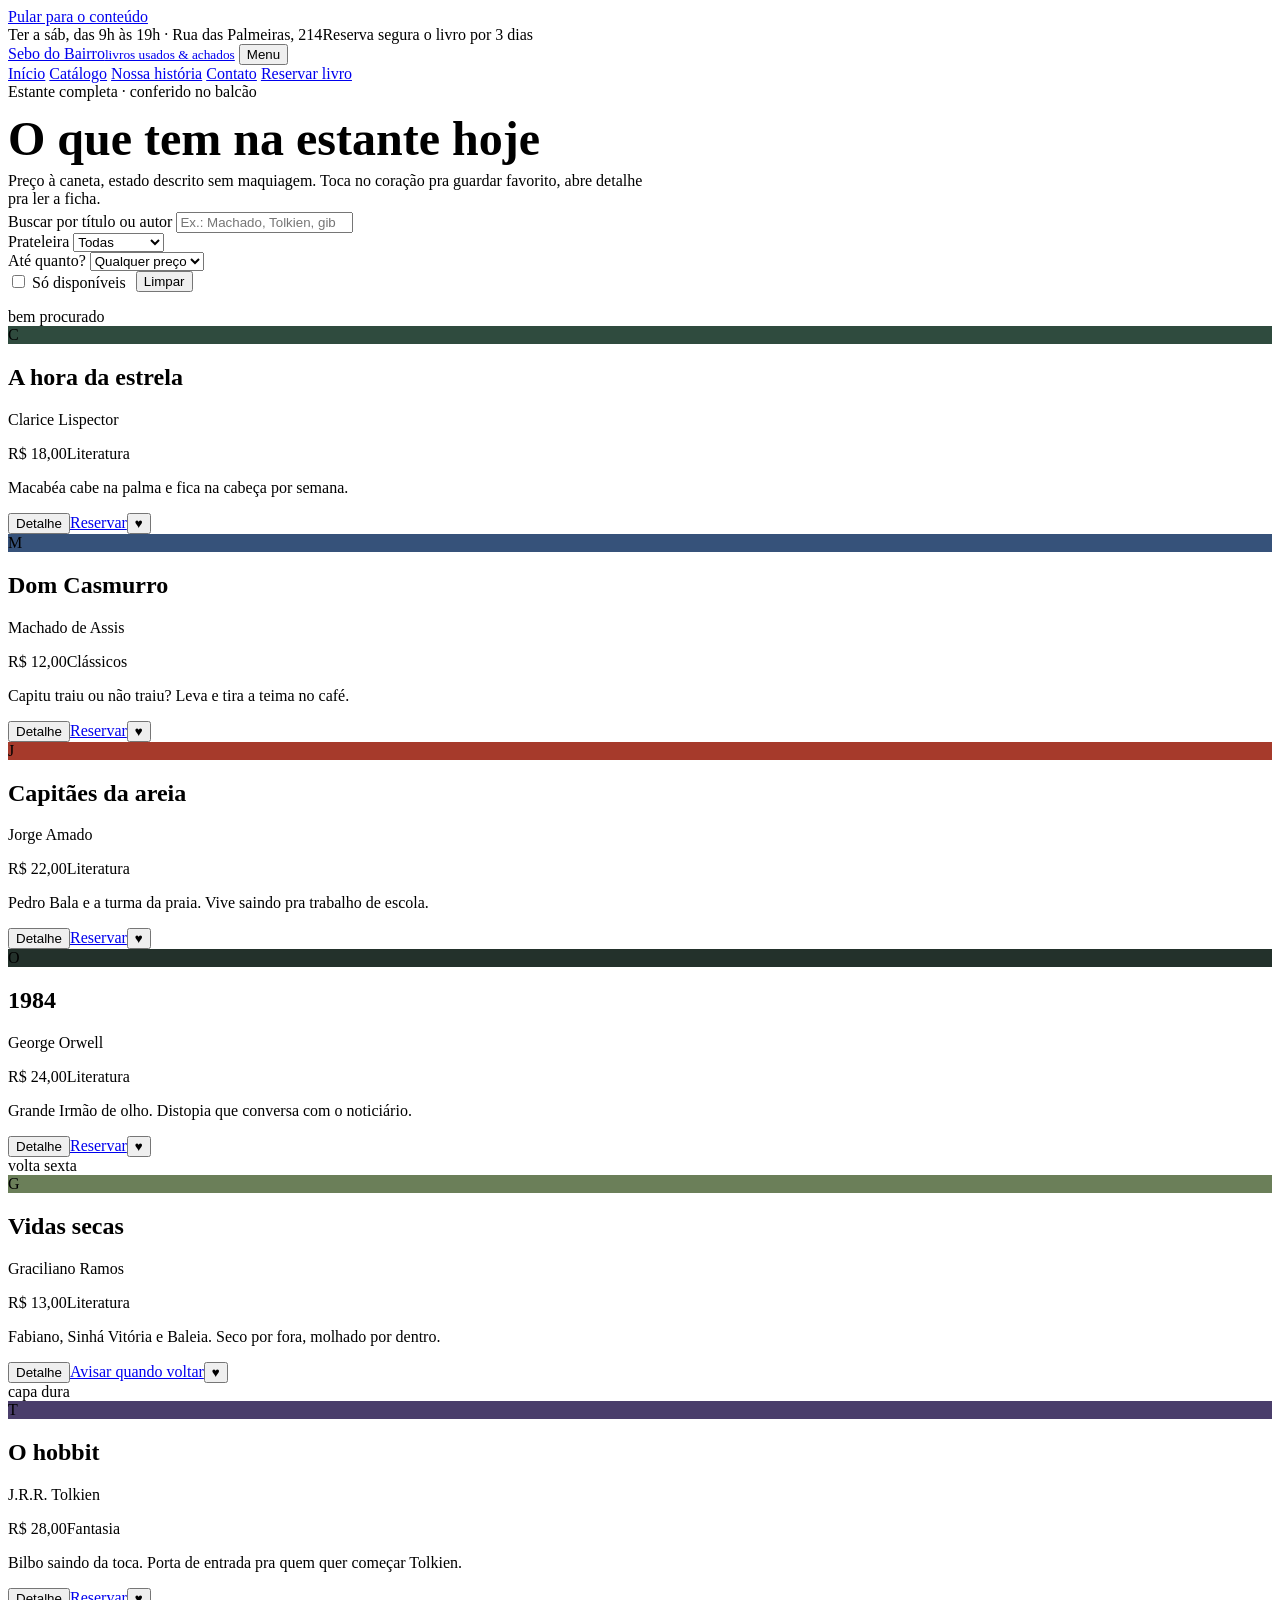
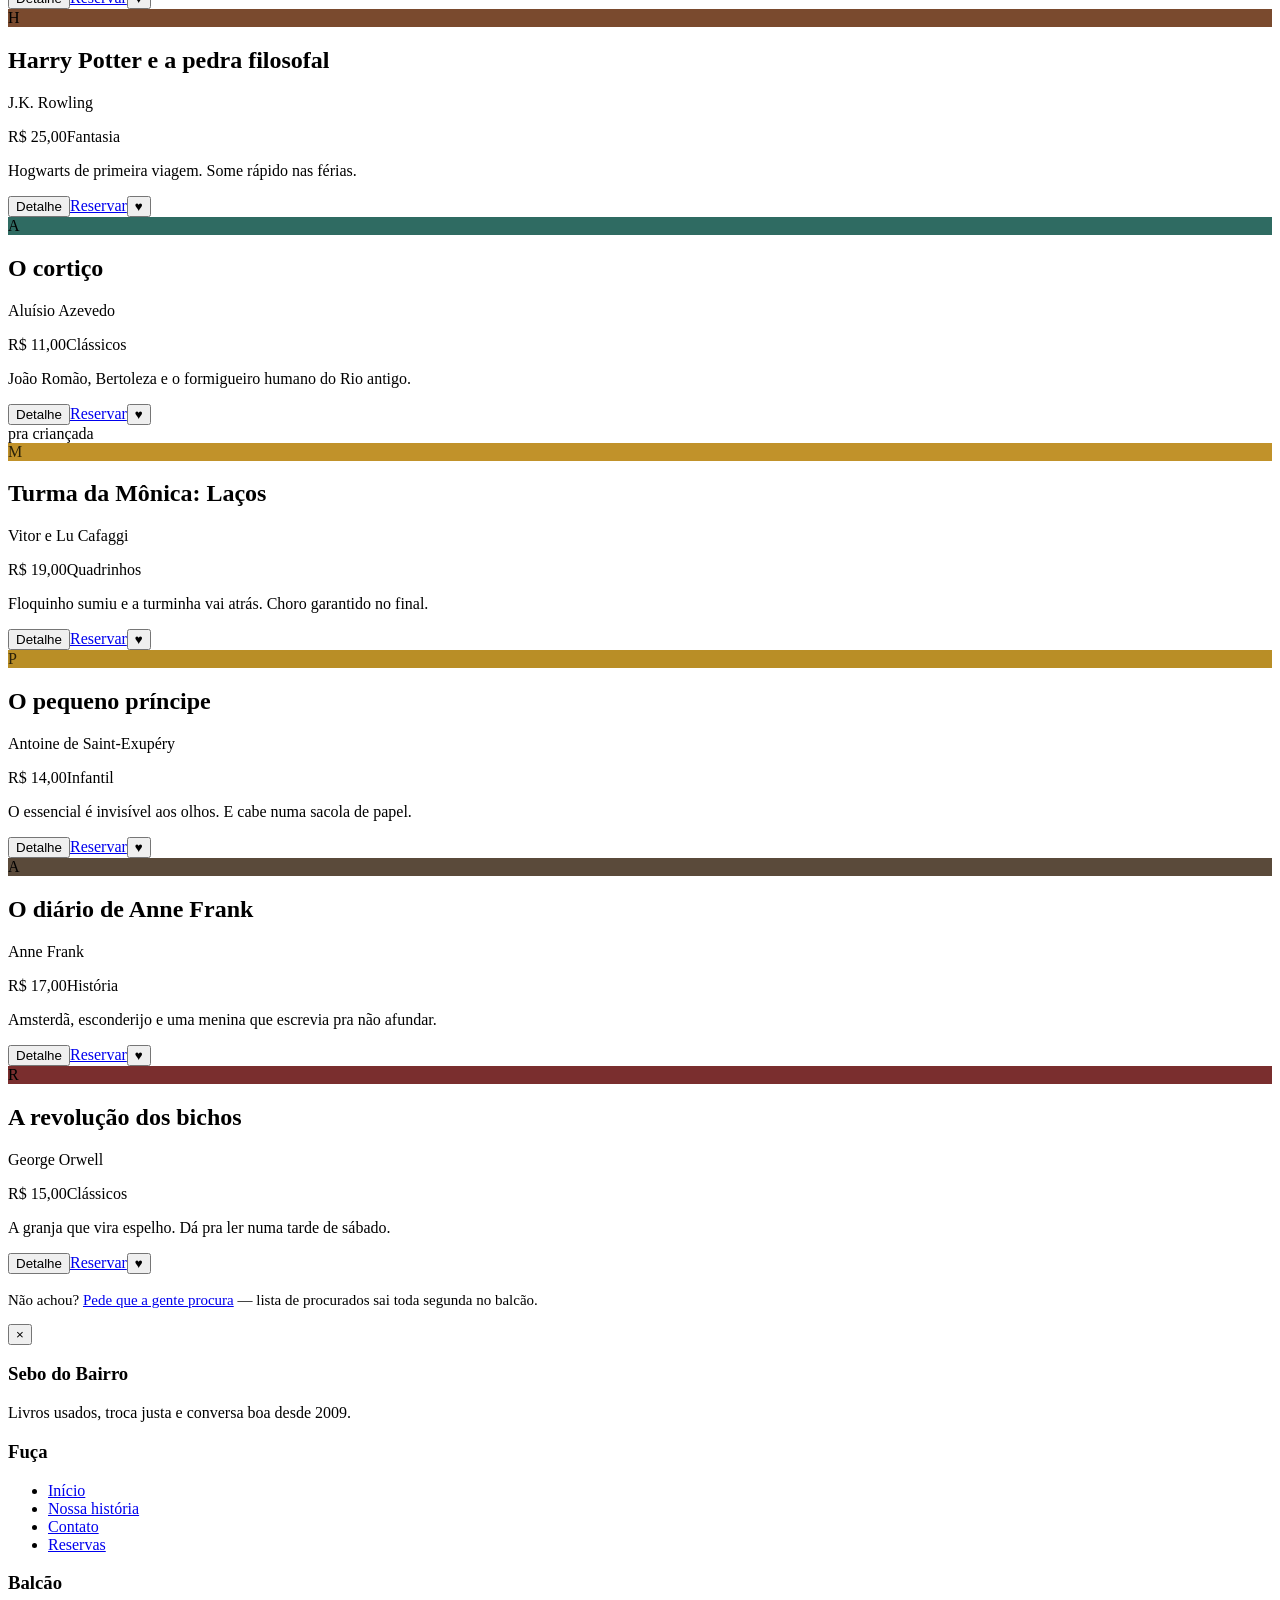
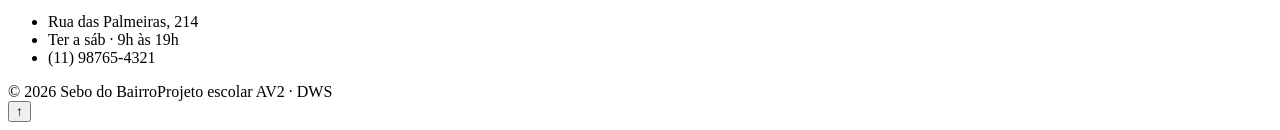
==== catalogo.html @ 722c9a0c "Cria a estrutura das paginas do sebo" ====
<!DOCTYPE html>
<html lang="pt-BR">
<head>
  <meta charset="UTF-8">
  <meta name="viewport" content="width=device-width, initial-scale=1.0">
  <title>Catálogo — Sebo do Bairro</title>
  <meta name="description" content="Estante completa do sebo: literatura, clássicos, fantasia, quadrinhos e infantis. Filtra, favorita e reserva.">
  <link rel="stylesheet" href="css/estilo.css">
  <link rel="icon" href="img/logo.svg" type="image/svg+xml">
</head>
<body>
  <a class="skip-link" href="#conteudo">Pular para o conteúdo</a>
  <div class="topo-faixa"><div class="envelope"><span>Ter a sáb, das 9h às 19h · Rua das Palmeiras, 214</span><span>Reserva segura o livro por 3 dias</span></div></div>
  <header class="topo">
    <div class="barra-topo">
      <a class="marca" href="index.html"><img src="img/logo.svg" alt="" aria-hidden="true"><span class="marca-nome">Sebo do Bairro<small>livros usados &amp; achados</small></span></a>
      <button class="botao-menu" id="btn-menu" aria-expanded="false" aria-controls="menu">Menu</button>
      <nav class="menu" id="menu" aria-label="Navegação principal">
        <a href="index.html">Início</a>
        <a href="catalogo.html" aria-current="page">Catálogo</a>
        <a href="sobre.html">Nossa história</a>
        <a href="contato.html">Contato</a>
        <a href="php/reservas.php" class="btn btn-solido btn-pequeno">Reservar livro</a>
      </nav>
    </div>
  </header>

  <main id="conteudo">
    <section class="bloco">
      <div class="envelope">
        <span class="ficha">Estante completa · conferido no balcão</span>
        <h1 style="font-family:var(--fonte-titulo);font-size:clamp(32px,5vw,48px);margin:10px 0 6px">O que tem na estante hoje</h1>
        <p style="margin:0 0 4px;color:var(--tinta-suave);max-width:40em">Preço à caneta, estado descrito sem maquiagem. Toca no coração pra guardar favorito, abre detalhe pra ler a ficha.</p>

        <form class="filtros" onsubmit="return false" aria-label="Filtros do catálogo">
          <div class="campo">
            <label for="busca">Buscar por título ou autor</label>
            <input type="search" id="busca" placeholder="Ex.: Machado, Tolkien, gibi…" autocomplete="off">
          </div>
          <div class="campo">
            <label for="filtro-genero">Prateleira</label>
            <select id="filtro-genero">
              <option value="">Todas</option>
              <option>Literatura</option>
              <option>Clássicos</option>
              <option>Fantasia</option>
              <option>Quadrinhos</option>
              <option>Infantil</option>
              <option>História</option>
            </select>
          </div>
          <div class="campo">
            <label for="filtro-preco">Até quanto?</label>
            <select id="filtro-preco">
              <option value="">Qualquer preço</option>
              <option value="15">Até R$ 15</option>
              <option value="20">Até R$ 20</option>
              <option value="30">Até R$ 30</option>
            </select>
          </div>
          <div style="display:flex;gap:10px;align-items:center;flex-wrap:wrap">
            <label class="check-linha"><input type="checkbox" id="filtro-disponivel"> Só disponíveis</label>
            <button class="btn btn-pequeno" id="limpar-filtros" type="button">Limpar</button>
          </div>
        </form>
        <p class="resultado-conta" id="conta-resultados" aria-live="polite"></p>

        <div class="vitrine" id="vitrine">
          <article class="livro" data-livro data-titulo="A hora da estrela" data-autor="Clarice Lispector" data-genero="Literatura" data-preco="18" data-disponivel="1" data-estado="Capa firme, páginas amareladas" data-obs="Edição de bolso. Carimbo antigo de biblioteca na folha de rosto, texto intacto.">
            <span class="selo selo-raro">bem procurado</span>
            <div class="livro-topo"><div class="capa" style="background:#2f4b3e" aria-hidden="true">C</div><div><h2>A hora da estrela</h2>
                <p class="autor">Clarice Lispector</p><span class="etiqueta-preco">R$ 18,00</span><span class="etiqueta-genero">Literatura</span></div></div>
            <p class="livro-corpo">Macabéa cabe na palma e fica na cabeça por semana.</p>
            <div class="livro-rodape"><button class="btn btn-pequeno" data-detalhe type="button">Detalhe</button><a class="btn btn-solido btn-pequeno" href="php/reservas.php?titulo=A%20hora%20da%20estrela">Reservar</a><button type="button" class="fav" data-fav="hora-estrela" aria-pressed="false" aria-label="Favoritar A hora da estrela"><span aria-hidden="true">♥</span></button></div>
          </article>

          <article class="livro" data-livro data-titulo="Dom Casmurro" data-autor="Machado de Assis" data-genero="Clássicos" data-preco="12" data-disponivel="1" data-estado="Brochura simples, firme" data-obs="Aquele que todo professor pede. Com anotação a lápis apagável em duas páginas.">
            <div class="livro-topo"><div class="capa" style="background:#36527a" aria-hidden="true">M</div><div><h2>Dom Casmurro</h2>
                <p class="autor">Machado de Assis</p><span class="etiqueta-preco">R$ 12,00</span><span class="etiqueta-genero">Clássicos</span></div></div>
            <p class="livro-corpo">Capitu traiu ou não traiu? Leva e tira a teima no café.</p>
            <div class="livro-rodape"><button class="btn btn-pequeno" data-detalhe type="button">Detalhe</button><a class="btn btn-solido btn-pequeno" href="php/reservas.php?titulo=Dom%20Casmurro">Reservar</a><button type="button" class="fav" data-fav="dom-casmurro" aria-pressed="false" aria-label="Favoritar Dom Casmurro"><span aria-hidden="true">♥</span></button></div>
          </article>

          <article class="livro" data-livro data-titulo="Capitães da areia" data-autor="Jorge Amado" data-genero="Literatura" data-preco="22" data-disponivel="1" data-estado="Brochura conservada" data-obs="Sem grifo, sem orelha dobrada. Cheiro bom de sebo.">
            <div class="livro-topo"><div class="capa" style="background:#a63a2b" aria-hidden="true">J</div><div><h2>Capitães da areia</h2>
                <p class="autor">Jorge Amado</p><span class="etiqueta-preco">R$ 22,00</span><span class="etiqueta-genero">Literatura</span></div></div>
            <p class="livro-corpo">Pedro Bala e a turma da praia. Vive saindo pra trabalho de escola.</p>
            <div class="livro-rodape"><button class="btn btn-pequeno" data-detalhe type="button">Detalhe</button><a class="btn btn-solido btn-pequeno" href="php/reservas.php?titulo=Capit%C3%A3es%20da%20areia">Reservar</a><button type="button" class="fav" data-fav="capitaes" aria-pressed="false" aria-label="Favoritar Capitães da areia"><span aria-hidden="true">♥</span></button></div>
          </article>

          <article class="livro" data-livro data-titulo="1984" data-autor="George Orwell" data-genero="Literatura" data-preco="24" data-disponivel="1" data-estado="Capa com vinco leve" data-obs="Tradução boa, texto revisado. Sublinhado a lápis em três páginas, apagamos o grosso.">
            <div class="livro-topo"><div class="capa" style="background:#23312b" aria-hidden="true">O</div><div><h2>1984</h2>
                <p class="autor">George Orwell</p><span class="etiqueta-preco">R$ 24,00</span><span class="etiqueta-genero">Literatura</span></div></div>
            <p class="livro-corpo">Grande Irmão de olho. Distopia que conversa com o noticiário.</p>
            <div class="livro-rodape"><button class="btn btn-pequeno" data-detalhe type="button">Detalhe</button><a class="btn btn-solido btn-pequeno" href="php/reservas.php?titulo=1984">Reservar</a><button type="button" class="fav" data-fav="1984" aria-pressed="false" aria-label="Favoritar 1984"><span aria-hidden="true">♥</span></button></div>
          </article>

          <article class="livro" data-livro data-titulo="Vidas secas" data-autor="Graciliano Ramos" data-genero="Literatura" data-preco="13" data-disponivel="0" data-estado="Emprestado — volta sexta" data-obs="Exemplar da estante de parceiro, volta sexta-feira. Reserva e avisamos.">
            <span class="selo selo-novo">volta sexta</span>
            <div class="livro-topo"><div class="capa" style="background:#6b7f59" aria-hidden="true">G</div><div><h2>Vidas secas</h2>
                <p class="autor">Graciliano Ramos</p><span class="etiqueta-preco">R$ 13,00</span><span class="etiqueta-genero">Literatura</span></div></div>
            <p class="livro-corpo">Fabiano, Sinhá Vitória e Baleia. Seco por fora, molhado por dentro.</p>
            <div class="livro-rodape"><button class="btn btn-pequeno" data-detalhe type="button">Detalhe</button><a class="btn btn-solido btn-pequeno" href="php/reservas.php?titulo=Vidas%20secas">Avisar quando voltar</a><button type="button" class="fav" data-fav="vidas-secas" aria-pressed="false" aria-label="Favoritar Vidas secas"><span aria-hidden="true">♥</span></button></div>
          </article>

          <article class="livro" data-livro data-titulo="O hobbit" data-autor="J.R.R. Tolkien" data-genero="Fantasia" data-preco="28" data-disponivel="1" data-estado="Capa dura de bolso, ótima" data-obs="Mapinha da Terra-média intacto no início. Lombada sem trinca.">
            <span class="selo selo-raro">capa dura</span>
            <div class="livro-topo"><div class="capa" style="background:#4a3e6b" aria-hidden="true">T</div><div><h2>O hobbit</h2>
                <p class="autor">J.R.R. Tolkien</p><span class="etiqueta-preco">R$ 28,00</span><span class="etiqueta-genero">Fantasia</span></div></div>
            <p class="livro-corpo">Bilbo saindo da toca. Porta de entrada pra quem quer começar Tolkien.</p>
            <div class="livro-rodape"><button class="btn btn-pequeno" data-detalhe type="button">Detalhe</button><a class="btn btn-solido btn-pequeno" href="php/reservas.php?titulo=O%20hobbit">Reservar</a><button type="button" class="fav" data-fav="hobbit" aria-pressed="false" aria-label="Favoritar O hobbit"><span aria-hidden="true">♥</span></button></div>
          </article>

          <article class="livro" data-livro data-titulo="Harry Potter e a pedra filosofal" data-autor="J.K. Rowling" data-genero="Fantasia" data-preco="25" data-disponivel="1" data-estado="Brochura, páginas firmes" data-obs="Primeiro da série, com as ilustrações de capítulo. Nome antigo apagado na folha de rosto.">
            <div class="livro-topo"><div class="capa" style="background:#7a4a2e" aria-hidden="true">H</div><div><h2>Harry Potter e a pedra filosofal</h2>
                <p class="autor">J.K. Rowling</p><span class="etiqueta-preco">R$ 25,00</span><span class="etiqueta-genero">Fantasia</span></div></div>
            <p class="livro-corpo">Hogwarts de primeira viagem. Some rápido nas férias.</p>
            <div class="livro-rodape"><button class="btn btn-pequeno" data-detalhe type="button">Detalhe</button><a class="btn btn-solido btn-pequeno" href="php/reservas.php?titulo=Harry%20Potter%201">Reservar</a><button type="button" class="fav" data-fav="hp1" aria-pressed="false" aria-label="Favoritar Harry Potter"><span aria-hidden="true">♥</span></button></div>
          </article>

          <article class="livro" data-livro data-titulo="O cortiço" data-autor="Aluísio Azevedo" data-genero="Clássicos" data-preco="11" data-disponivel="1" data-estado="Edição escolar, simples" data-obs="Texto integral, papel jornal mas inteiro. Bom e barato pra trabalho.">
            <div class="livro-topo"><div class="capa" style="background:#2f6b62" aria-hidden="true">A</div><div><h2>O cortiço</h2>
                <p class="autor">Aluísio Azevedo</p><span class="etiqueta-preco">R$ 11,00</span><span class="etiqueta-genero">Clássicos</span></div></div>
            <p class="livro-corpo">João Romão, Bertoleza e o formigueiro humano do Rio antigo.</p>
            <div class="livro-rodape"><button class="btn btn-pequeno" data-detalhe type="button">Detalhe</button><a class="btn btn-solido btn-pequeno" href="php/reservas.php?titulo=O%20corti%C3%A7o">Reservar</a><button type="button" class="fav" data-fav="cortico" aria-pressed="false" aria-label="Favoritar O cortiço"><span aria-hidden="true">♥</span></button></div>
          </article>

          <article class="livro" data-livro data-titulo="Turma da Mônica: Laços" data-autor="Vitor e Lu Cafaggi" data-genero="Quadrinhos" data-preco="19" data-disponivel="1" data-estado="Capa cartonada, miolo ótimo" data-obs="Graphic novel que virou filme. Cores vivas, sem página solta.">
            <span class="selo selo-novo">pra criançada</span>
            <div class="livro-topo"><div class="capa" style="background:#c1922a;color:#2a2108" aria-hidden="true">M</div><div><h2>Turma da Mônica: Laços</h2>
                <p class="autor">Vitor e Lu Cafaggi</p><span class="etiqueta-preco">R$ 19,00</span><span class="etiqueta-genero">Quadrinhos</span></div></div>
            <p class="livro-corpo">Floquinho sumiu e a turminha vai atrás. Choro garantido no final.</p>
            <div class="livro-rodape"><button class="btn btn-pequeno" data-detalhe type="button">Detalhe</button><a class="btn btn-solido btn-pequeno" href="php/reservas.php?titulo=Turma%20da%20M%C3%B4nica%20La%C3%A7os">Reservar</a><button type="button" class="fav" data-fav="lacos" aria-pressed="false" aria-label="Favoritar Laços"><span aria-hidden="true">♥</span></button></div>
          </article>

          <article class="livro" data-livro data-titulo="O pequeno príncipe" data-autor="Antoine de Saint-Exupéry" data-genero="Infantil" data-preco="14" data-disponivel="1" data-estado="Marcas leves de leitura" data-obs="Tradução clássica, ilustrações originais. Embrulhamos pra presente.">
            <div class="livro-topo"><div class="capa" style="background:#b98e26;color:#2a2108" aria-hidden="true">P</div><div><h2>O pequeno príncipe</h2>
                <p class="autor">Antoine de Saint-Exupéry</p><span class="etiqueta-preco">R$ 14,00</span><span class="etiqueta-genero">Infantil</span></div></div>
            <p class="livro-corpo">O essencial é invisível aos olhos. E cabe numa sacola de papel.</p>
            <div class="livro-rodape"><button class="btn btn-pequeno" data-detalhe type="button">Detalhe</button><a class="btn btn-solido btn-pequeno" href="php/reservas.php?titulo=O%20pequeno%20pr%C3%ADncipe">Reservar</a><button type="button" class="fav" data-fav="pequeno-principe" aria-pressed="false" aria-label="Favoritar O pequeno príncipe"><span aria-hidden="true">♥</span></button></div>
          </article>

          <article class="livro" data-livro data-titulo="O diário de Anne Frank" data-autor="Anne Frank" data-genero="História" data-preco="17" data-disponivel="1" data-estado="Brochura, lombada boa" data-obs="Edição integral com fotos e posfácio. Leitura forte, necessária.">
            <div class="livro-topo"><div class="capa" style="background:#5a4a3a" aria-hidden="true">A</div><div><h2>O diário de Anne Frank</h2>
                <p class="autor">Anne Frank</p><span class="etiqueta-preco">R$ 17,00</span><span class="etiqueta-genero">História</span></div></div>
            <p class="livro-corpo">Amsterdã, esconderijo e uma menina que escrevia pra não afundar.</p>
            <div class="livro-rodape"><button class="btn btn-pequeno" data-detalhe type="button">Detalhe</button><a class="btn btn-solido btn-pequeno" href="php/reservas.php?titulo=Anne%20Frank">Reservar</a><button type="button" class="fav" data-fav="anne" aria-pressed="false" aria-label="Favoritar Anne Frank"><span aria-hidden="true">♥</span></button></div>
          </article>

          <article class="livro" data-livro data-titulo="A revolução dos bichos" data-autor="George Orwell" data-genero="Clássicos" data-preco="15" data-disponivel="1" data-estado="Bolso, páginas claras" data-obs="Fábula rápida de ler, difícil de esquecer. Quatro pernas bom, duas pernas ruim.">
            <div class="livro-topo"><div class="capa" style="background:#7a2e2e" aria-hidden="true">R</div><div><h2>A revolução dos bichos</h2>
                <p class="autor">George Orwell</p><span class="etiqueta-preco">R$ 15,00</span><span class="etiqueta-genero">Clássicos</span></div></div>
            <p class="livro-corpo">A granja que vira espelho. Dá pra ler numa tarde de sábado.</p>
            <div class="livro-rodape"><button class="btn btn-pequeno" data-detalhe type="button">Detalhe</button><a class="btn btn-solido btn-pequeno" href="php/reservas.php?titulo=Revolu%C3%A7%C3%A3o%20dos%20bichos">Reservar</a><button type="button" class="fav" data-fav="bichos" aria-pressed="false" aria-label="Favoritar A revolução dos bichos"><span aria-hidden="true">♥</span></button></div>
          </article>
        </div>

        <p style="margin-top:18px;font-family:var(--fonte-ui);font-size:15px;color:var(--tinta-suave)">Não achou? <a href="contato.html">Pede que a gente procura</a> — lista de procurados sai toda segunda no balcão.</p>
      </div>
    </section>
  </main>

  <div class="modal-fundo" id="modal-fundo">
    <div class="modal" role="dialog" aria-modal="true" aria-labelledby="modal-titulo">
      <button class="modal-fechar" type="button" aria-label="Fechar detalhes">×</button>
      <h3 id="modal-titulo"></h3>
      <div id="modal-corpo"></div>
    </div>
  </div>

  <footer class="rodape">
    <div class="envelope rodape-grade">
      <div><h3>Sebo do Bairro</h3><p style="margin:0">Livros usados, troca justa e conversa boa desde 2009.</p></div>
      <div><h3>Fuça</h3><ul><li><a href="index.html">Início</a></li><li><a href="sobre.html">Nossa história</a></li><li><a href="contato.html">Contato</a></li><li><a href="php/reservas.php">Reservas</a></li></ul></div>
      <div><h3>Balcão</h3><ul><li>Rua das Palmeiras, 214</li><li>Ter a sáb · 9h às 19h</li><li>(11) 98765-4321</li></ul></div>
    </div>
    <div class="envelope rodape-base"><span>© <span id="ano">2026</span> Sebo do Bairro</span><span>Projeto escolar AV2 · DWS</span></div>
  </footer>

  <div id="toast" role="status" aria-live="polite"></div>
  <button id="topo-btn" aria-label="Voltar ao topo">↑</button>
  <script src="js/main.js" defer></script>
</body>
</html>
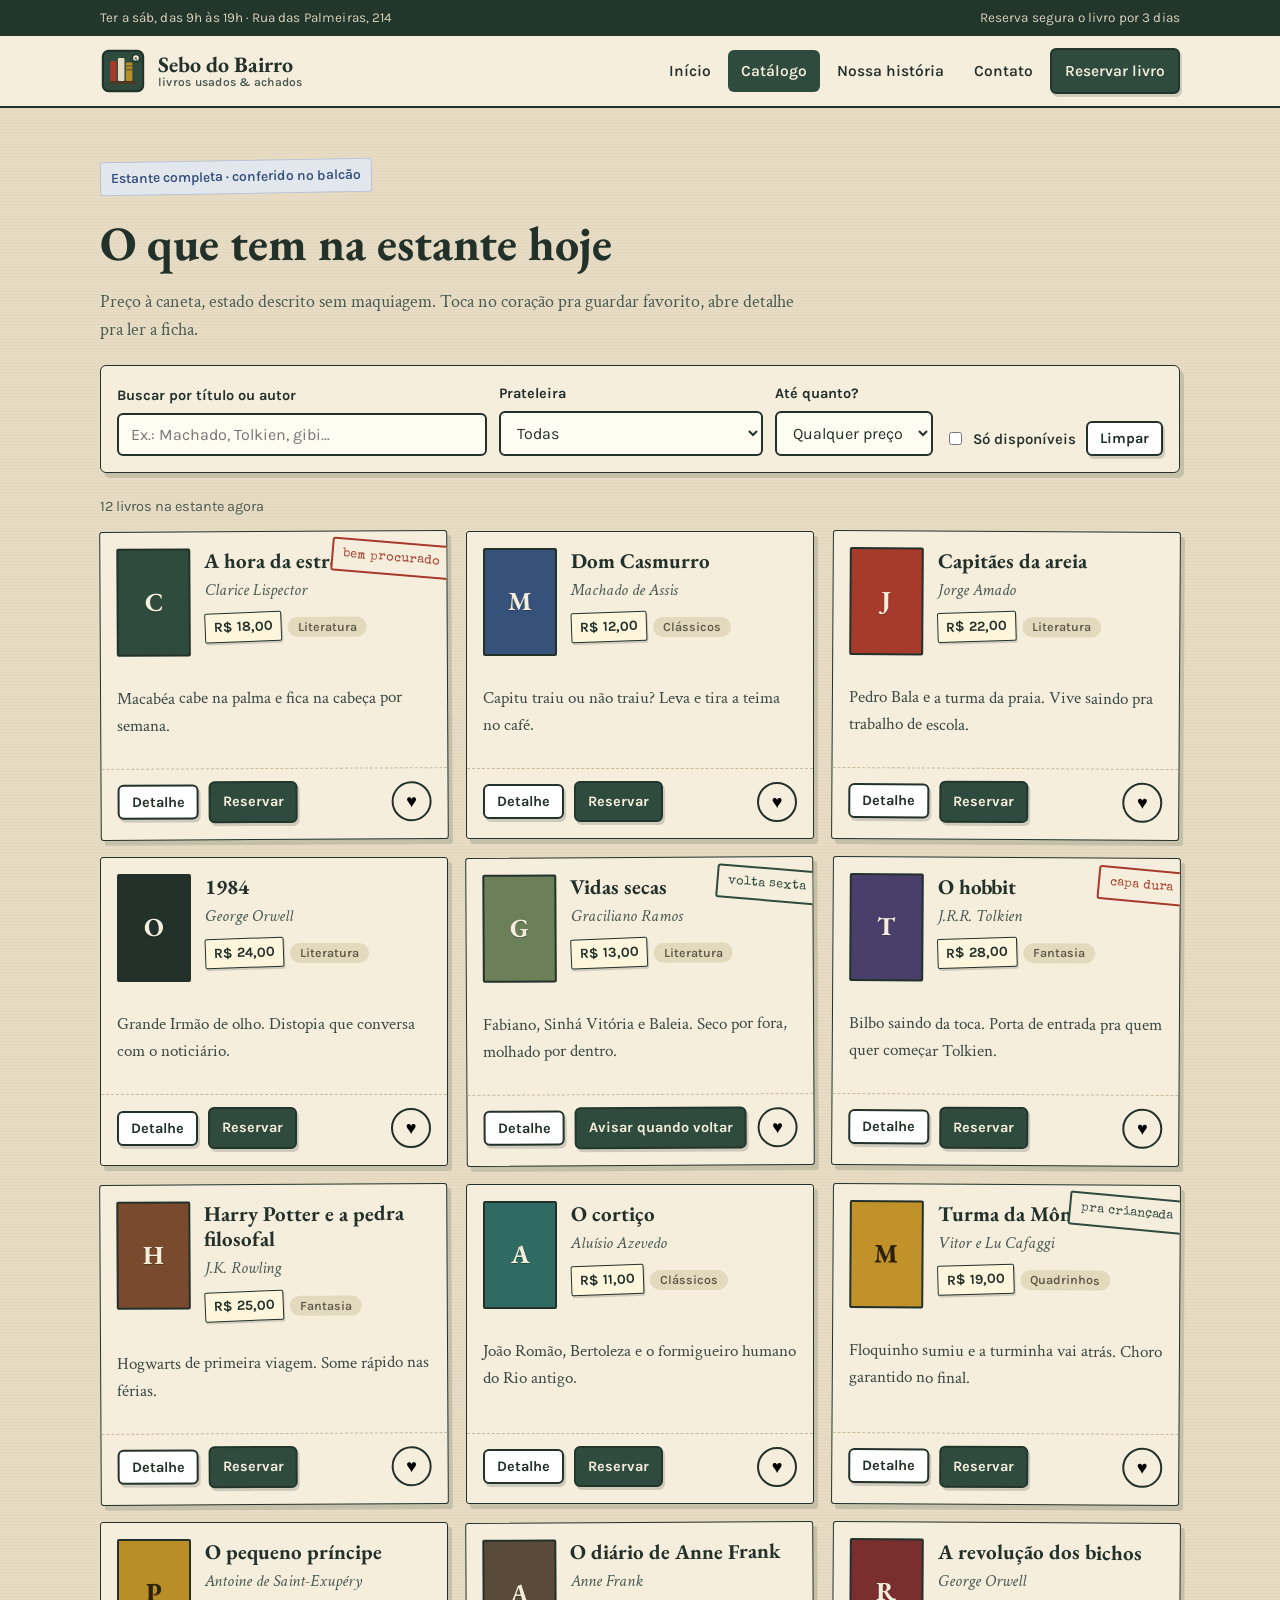
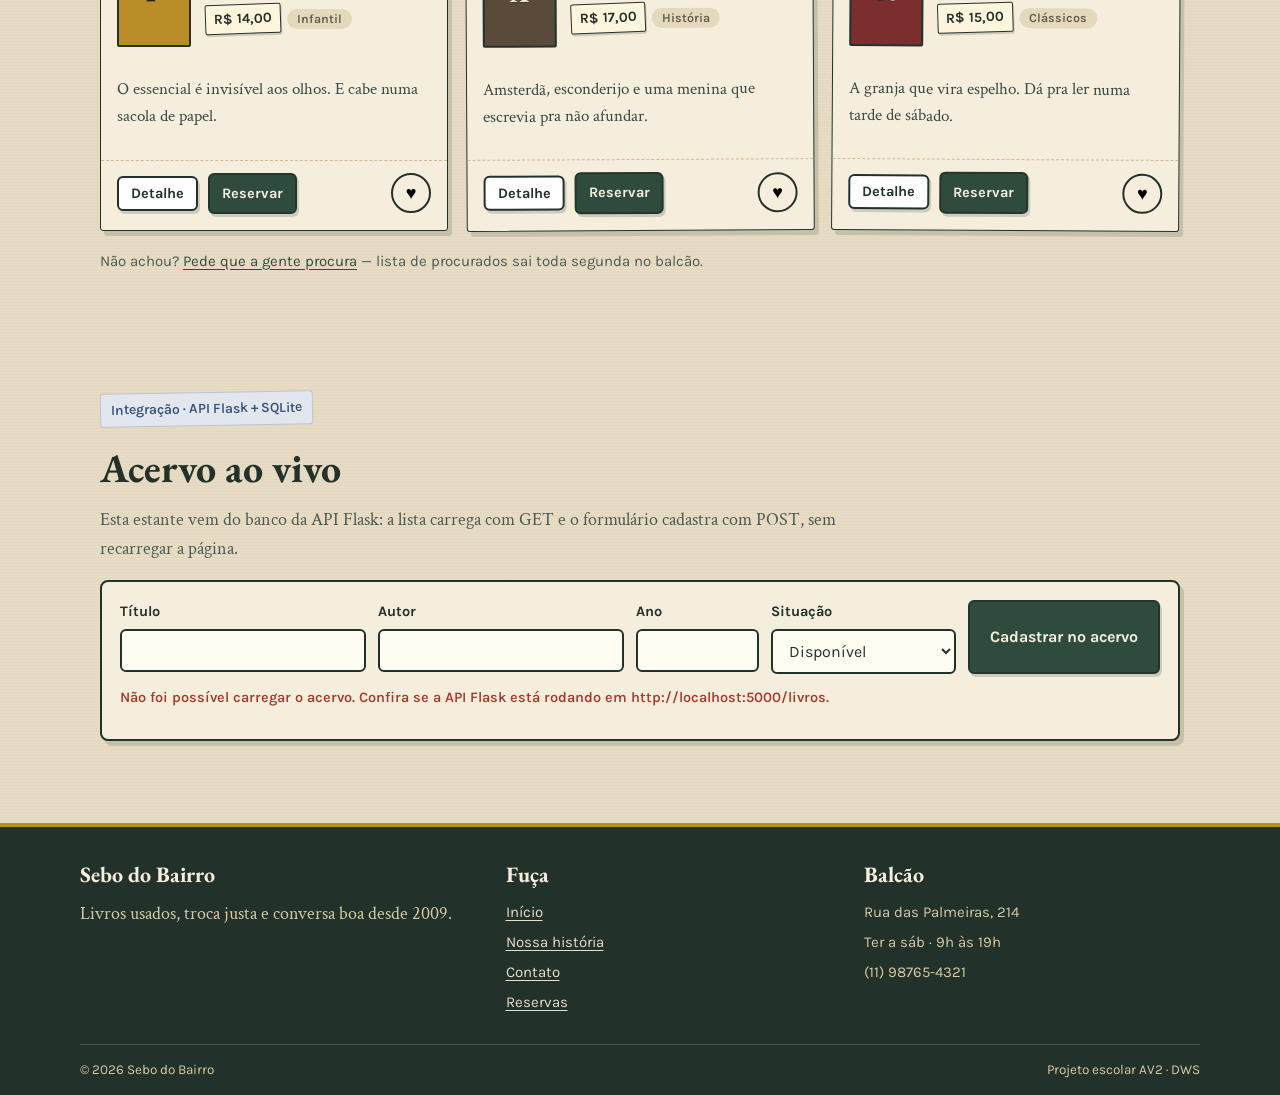
==== commit bc311107: "Conecta o catalogo a API Flask com GET e POST" ====
--- a/catalogo.html
+++ b/catalogo.html
@@ -158,6 +158,45 @@
         <p style="margin-top:18px;font-family:var(--fonte-ui);font-size:15px;color:var(--tinta-suave)">Não achou? <a href="contato.html">Pede que a gente procura</a> — lista de procurados sai toda segunda no balcão.</p>
       </div>
     </section>
+
+    <section class="bloco" id="acervo-api-secao">
+      <div class="envelope">
+        <span class="ficha">Integração · API Flask + SQLite</span>
+        <h2 style="font-family:var(--fonte-titulo);font-size:clamp(28px,4vw,40px);margin:10px 0 6px">Acervo ao vivo</h2>
+        <p style="margin:0 0 16px;color:var(--tinta-suave);max-width:44em">Esta estante vem do banco da API Flask: a lista carrega com GET e o formulário cadastra com POST, sem recarregar a página.</p>
+
+        <div class="api-painel">
+          <form class="api-form" id="form-livro" novalidate>
+            <div class="campo">
+              <label for="api-titulo">Título</label>
+              <input type="text" id="api-titulo" name="titulo" autocomplete="off" required>
+            </div>
+            <div class="campo">
+              <label for="api-autor">Autor</label>
+              <input type="text" id="api-autor" name="autor" autocomplete="off" required>
+            </div>
+            <div class="campo">
+              <label for="api-ano">Ano</label>
+              <input type="number" id="api-ano" name="ano_publicacao" min="1" max="2100" inputmode="numeric" required>
+            </div>
+            <div class="campo">
+              <label for="api-disponivel">Situação</label>
+              <select id="api-disponivel" name="disponivel">
+                <option value="true">Disponível</option>
+                <option value="false">Emprestado</option>
+              </select>
+            </div>
+            <div class="api-form-acao">
+              <button class="btn btn-solido" id="api-enviar" type="submit">Cadastrar no acervo</button>
+            </div>
+          </form>
+
+          <p class="api-status" id="api-status" role="status" aria-live="polite"></p>
+          <p class="resultado-conta" id="api-conta" aria-live="polite"></p>
+          <div class="vitrine" id="acervo-vitrine"></div>
+        </div>
+      </div>
+    </section>
   </main>
 
   <div class="modal-fundo" id="modal-fundo">
@@ -180,5 +219,6 @@
   <div id="toast" role="status" aria-live="polite"></div>
   <button id="topo-btn" aria-label="Voltar ao topo">↑</button>
   <script src="js/main.js" defer></script>
+  <script src="js/api-livros.js" defer></script>
 </body>
 </html>
--- a/css/estilo.css
+++ b/css/estilo.css
@@ -0,0 +1,299 @@
+/* ============================================================
+   Sebo do Bairro — estilo.css
+   Papel, estante verde, mostarda e carimbo. Feito à mão.
+   Mobile-first. Sem framework.
+   ============================================================ */
+@import url('https://fonts.googleapis.com/css2?family=EB+Garamond:ital,wght@0,500;0,600;0,700;1,500;1,600&family=Crimson+Text:ital,wght@0,400;0,600;0,700;1,400&family=Karla:wght@400;500;600;700&family=Caveat:wght@500;600&family=Special+Elite&display=swap');
+
+:root{
+  --papel:#e7dcc3;
+  --papel-claro:#f5eedd;
+  --papel-ficha:#efe6cf;
+  --tinta:#23312b;
+  --tinta-suave:#4a5a52;
+  --verde:#2f4b3e;
+  --verde-fundo:#22362c;
+  --verde-linha:#3d6352;
+  --mostarda:#b98e26;
+  --mostarda-clara:#d9b45a;
+  --carimbo:#a63a2b;
+  --azul-ficha:#36527a;
+  --linha:#c9bb9a;
+  --sombra: 4px 5px 0 rgba(35,49,43,.16);
+  --sombra-miuda: 2px 3px 0 rgba(35,49,43,.18);
+  --raio-papel:3px;
+  --largura:1120px;
+  --fonte-titulo:'EB Garamond', Georgia, 'Times New Roman', serif;
+  --fonte-texto:'Crimson Text', Georgia, serif;
+  --fonte-ui:'Karla', Verdana, system-ui, sans-serif;
+  --fonte-mao:'Caveat', cursive;
+  --fonte-carimbo:'Special Elite', 'Courier New', monospace;
+}
+
+*{box-sizing:border-box}
+html{scroll-behavior:smooth}
+@media (prefers-reduced-motion: reduce){
+  html{scroll-behavior:auto}
+  *,*::before,*::after{animation-duration:.01ms !important;transition-duration:.01ms !important}
+}
+body{
+  margin:0;
+  background:var(--papel);
+  background-image:
+    repeating-linear-gradient(0deg, rgba(0,0,0,.018) 0 1px, transparent 1px 3px);
+  color:var(--tinta);
+  font-family:var(--fonte-texto);
+  font-size:18px;
+  line-height:1.6;
+}
+img{max-width:100%;display:block}
+a{color:var(--verde);text-underline-offset:3px}
+a:hover{color:var(--carimbo)}
+::selection{background:var(--mostarda-clara);color:var(--tinta)}
+
+:focus{outline:none}
+:focus-visible{outline:3px solid var(--azul-ficha);outline-offset:2px;border-radius:2px}
+
+.visually-hidden{position:absolute;width:1px;height:1px;padding:0;margin:-1px;overflow:hidden;clip:rect(0,0,0,0);white-space:nowrap;border:0}
+.skip-link{position:absolute;left:12px;top:-60px;background:var(--tinta);color:#fff;padding:10px 16px;border-radius:4px;z-index:200;font-family:var(--fonte-ui);font-size:15px;text-decoration:none;transition:top .2s}
+.skip-link:focus{top:12px;color:#fff}
+
+.envelope{max-width:var(--largura);margin:0 auto;padding:0 20px}
+
+/* ---------- topo ---------- */
+.topo-faixa{background:var(--verde-fundo);color:#e9dfc8;font-family:var(--fonte-ui);font-size:13.5px;letter-spacing:.01em}
+.topo-faixa .envelope{display:flex;justify-content:space-between;gap:12px;padding-top:7px;padding-bottom:7px;flex-wrap:wrap}
+.topo-faixa span{opacity:.92}
+
+header.topo{background:var(--papel-claro);border-bottom:2px solid var(--tinta);position:sticky;top:0;z-index:50}
+.barra-topo{display:flex;align-items:center;gap:16px;padding:12px 20px;max-width:var(--largura);margin:0 auto}
+.marca{display:flex;align-items:center;gap:12px;text-decoration:none;color:var(--tinta);margin-right:auto}
+.marca img{width:46px;height:46px;flex:none}
+.marca-nome{font-family:var(--fonte-titulo);font-weight:700;font-size:22px;line-height:1.05}
+.marca-nome small{display:block;font-family:var(--fonte-ui);font-weight:600;font-size:12px;color:var(--tinta-suave);letter-spacing:.02em}
+nav.menu{display:flex;gap:4px;align-items:center}
+nav.menu a{font-family:var(--fonte-ui);font-weight:600;font-size:15.5px;text-decoration:none;color:var(--tinta);padding:9px 13px;border-radius:6px}
+nav.menu a:hover{background:rgba(185,142,38,.18)}
+nav.menu a[aria-current="page"]{background:var(--verde);color:#f5eedd}
+nav.menu a.btn-solido{color:#f5eedd}
+nav.menu a.btn-solido:hover{color:#ffffff;background:#3a5c4c}
+.btn{display:inline-flex;align-items:center;justify-content:center;gap:8px;font-family:var(--fonte-ui);font-weight:700;font-size:16px;text-decoration:none;border:2px solid var(--tinta);border-radius:6px;padding:11px 20px;cursor:pointer;background:#fff;color:var(--tinta);box-shadow:var(--sombra-miuda);transition:transform .15s, box-shadow .15s, background .15s}
+.btn:hover{transform:translate(-1px,-1px);box-shadow:3px 4px 0 rgba(35,49,43,.2);color:var(--tinta)}
+.btn:active{transform:translate(1px,1px);box-shadow:0 0 0 rgba(0,0,0,0)}
+.btn-solido{background:var(--verde);border-color:var(--verde-fundo);color:#f5eedd}
+.btn-solido:hover{background:#3a5c4c;color:#fff}
+.btn-mostarda{background:var(--mostarda);border-color:#7a5f17;color:#231d06}
+.btn-mostarda:hover{background:var(--mostarda-clara)}
+.btn-perigo{background:#fff;border-color:var(--carimbo);color:var(--carimbo)}
+.btn-pequeno{padding:7px 12px;font-size:14.5px}
+.botao-menu{display:none;background:none;border:2px solid var(--tinta);border-radius:6px;padding:8px 11px;font-family:var(--fonte-ui);font-weight:700;cursor:pointer}
+
+/* ---------- herói ---------- */
+.hero{border-bottom:2px solid var(--tinta);background:
+  linear-gradient(180deg, var(--papel-claro) 0, var(--papel) 100%)}
+.hero-grade{display:grid;gap:28px;padding:34px 0 30px;align-items:center}
+@media(min-width:900px){.hero-grade{grid-template-columns:1.05fr .95fr;padding:48px 0 44px}}
+.ficha{font-family:var(--fonte-ui);font-size:14px;font-weight:600;color:var(--azul-ficha);background:#e2e7ee;border:1px solid #b9c4d6;border-radius:3px;display:inline-block;padding:5px 10px;transform:rotate(-1deg)}
+.hero h1{font-family:var(--fonte-titulo);font-weight:700;font-size:clamp(38px,6vw,62px);line-height:1.02;margin:14px 0 12px;letter-spacing:-.01em}
+.hero h1 em{font-style:italic;font-weight:600}
+.hero p.sub{font-size:20px;color:#33443c;max-width:34em;margin:0 0 18px}
+.hero-acoes{display:flex;gap:12px;flex-wrap:wrap;margin:20px 0 14px}
+.hero-nota{font-family:var(--fonte-mao);font-size:22px;color:#4c3f22;transform:rotate(-1.5deg);display:inline-block}
+.hero-nota strong{font-weight:600}
+
+.estante-moldura{background:var(--verde-fundo);border:2px solid var(--tinta);border-radius:8px;padding:18px 18px 12px;box-shadow:6px 7px 0 rgba(35,49,43,.22);position:relative}
+.estante-moldura::before{content:"";position:absolute;top:-13px;left:50%;transform:translateX(-50%) rotate(-2deg);width:130px;height:26px;background:rgba(217,180,90,.75);border-left:1px dashed rgba(0,0,0,.25);border-right:1px dashed rgba(0,0,0,.25)}
+.prateleira{display:grid;grid-template-columns:repeat(7,1fr);gap:5px;align-items:end;background:linear-gradient(180deg,#2c463a,#243a30);border-radius:4px;padding:16px 14px 0;min-height:210px}
+.lombada{border-radius:3px 3px 0 0;min-height:120px;display:flex;align-items:flex-end;justify-content:center;padding:10px 4px;writing-mode:vertical-rl;font-family:var(--fonte-ui);font-size:11px;font-weight:700;color:#f2e8ce;letter-spacing:.02em}
+.lombada:nth-child(1){height:165px;background:#a63a2b}
+.lombada:nth-child(2){height:148px;background:#36527a}
+.lombada:nth-child(3){height:172px;background:#b98e26;color:#2a2108}
+.lombada:nth-child(4){height:140px;background:#6b7f59}
+.lombada:nth-child(5){height:160px;background:#7a4a2e}
+.lombada:nth-child(6){height:150px;background:#4a3e6b}
+.lombada:nth-child(7){height:168px;background:#2f6b62}
+.tampo{height:12px;background:#4e3623;border-radius:2px;margin-top:0;border-top:2px solid #6b4c30}
+.estante-legenda{display:flex;justify-content:space-between;gap:10px;color:#d8cba6;font-family:var(--fonte-ui);font-size:13px;padding:10px 4px 4px;flex-wrap:wrap}
+.carambo-hero{position:absolute;right:-10px;top:-18px;background:var(--papel-claro);border:2px solid var(--carimbo);color:var(--carimbo);font-family:var(--fonte-carimbo);font-size:14px;padding:7px 12px;border-radius:4px;transform:rotate(7deg);box-shadow:var(--sombra-miuda)}
+
+/* faixa de busca */
+.faixa-busca{background:var(--tinta);color:#ece2c7;padding:16px 0}
+.faixa-busca .envelope{display:flex;gap:14px;align-items:center;flex-wrap:wrap}
+.faixa-busca label{font-family:var(--fonte-ui);font-weight:600;font-size:15px}
+.faixa-busca input[type="search"]{flex:1;min-width:220px;font-family:var(--fonte-ui);font-size:16px;padding:11px 14px;border-radius:6px;border:2px solid #0f1a15;background:#fdf8e8;color:var(--tinta)}
+
+/* ---------- seções ---------- */
+section.bloco{padding:38px 0}
+@media(min-width:900px){section.bloco{padding:52px 0}}
+.bloco-cab{display:flex;align-items:end;justify-content:space-between;gap:16px;margin-bottom:20px;flex-wrap:wrap}
+.bloco-cab h2{font-family:var(--fonte-titulo);font-size:clamp(28px,4vw,40px);line-height:1.1;margin:6px 0 0}
+.bloco-cab p{margin:6px 0 0;color:var(--tinta-suave);max-width:38em}
+.link-simples{font-family:var(--fonte-ui);font-weight:700}
+
+/* vitrine: lombadas variadas, nada de cards idênticos */
+.vitrine{display:grid;gap:18px}
+@media(min-width:640px){.vitrine{grid-template-columns:repeat(2,1fr)}}
+@media(min-width:1000px){.vitrine{grid-template-columns:repeat(3,1fr)}}
+.livro{background:var(--papel-claro);border:1.5px solid var(--tinta);border-radius:var(--raio-papel);box-shadow:var(--sombra);padding:0;overflow:hidden;display:flex;flex-direction:column;position:relative}
+.livro:nth-child(odd){transform:rotate(-.3deg)}
+.livro:nth-child(3n){transform:rotate(.35deg)}
+.livro-topo{display:flex;gap:14px;padding:16px 16px 12px}
+.capa{width:74px;flex:none;height:108px;border:2px solid var(--tinta);border-radius:2px;display:flex;align-items:center;justify-content:center;font-family:var(--fonte-titulo);font-weight:700;font-size:26px;color:#f5eedd;text-shadow:0 1px 0 rgba(0,0,0,.3)}
+.livro h2,.livro h3{font-family:var(--fonte-titulo);font-size:21px;line-height:1.2;margin:0 0 4px}
+.livro .autor{font-style:italic;color:var(--tinta-suave);margin:0 0 8px;font-size:17px}
+.etiqueta-preco{font-family:var(--fonte-ui);font-weight:700;font-size:14px;background:#fdf6dd;border:1.5px solid var(--tinta);border-radius:2px;padding:3px 8px;display:inline-block;transform:rotate(-2deg);box-shadow:1px 2px 0 rgba(0,0,0,.15)}
+.etiqueta-genero{font-family:var(--fonte-ui);font-size:12.5px;font-weight:600;color:#5b5a48;background:#e3d9bd;border-radius:20px;padding:3px 10px;margin-left:6px}
+.livro-corpo{padding:0 16px 12px;font-size:17px;color:#3b4a43}
+.livro-rodape{display:flex;gap:10px;align-items:center;padding:12px 16px 16px;border-top:1px dashed var(--linha);margin-top:auto;flex-wrap:wrap}
+.selo{position:absolute;top:10px;right:-6px;font-family:var(--fonte-carimbo);font-size:12.5px;padding:5px 10px;border:2px solid;border-radius:3px;transform:rotate(5deg);background:var(--papel-claro)}
+.selo-raro{color:var(--carimbo);border-color:var(--carimbo)}
+.selo-novo{color:var(--verde);border-color:var(--verde)}
+.fav{margin-left:auto;background:none;border:2px solid var(--tinta);border-radius:20px;width:40px;height:40px;cursor:pointer;font-size:18px;line-height:1}
+.fav[aria-pressed="true"]{background:var(--carimbo);border-color:var(--carimbo);color:#fff}
+
+/* como funciona — balcão, não 01/02/03 */
+.balcao{display:grid;gap:14px}
+@media(min-width:900px){.balcao{grid-template-columns:repeat(3,1fr)}}
+.passo{background:var(--papel-ficha);border:1.5px solid var(--tinta);border-radius:4px;padding:18px;box-shadow:var(--sombra-miuda)}
+.passo:nth-child(2){transform:rotate(.4deg);background:#fdf6dd}
+.passo h3{font-family:var(--fonte-titulo);font-size:22px;margin:10px 0 6px}
+.passo p{margin:0;color:#3c4c44}
+.passo .icone{width:44px;height:44px;border-radius:50%;display:flex;align-items:center;justify-content:center;background:var(--verde);color:#f5eedd}
+.passo:nth-child(2) .icone{background:var(--mostarda);color:#2a2108}
+.passo:nth-child(3) .icone{background:var(--carimbo);color:#fff}
+
+/* bilhetinhos */
+.bilhetes{display:grid;gap:16px}
+@media(min-width:900px){.bilhetes{grid-template-columns:repeat(3,1fr)}}
+.bilhete{background:#fdf6dd;border:1px solid #d3c49c;border-radius:2px;padding:18px 18px 14px;box-shadow:var(--sombra-miuda);position:relative;font-size:17.5px}
+.bilhete::before{content:"";position:absolute;top:-10px;left:50%;transform:translateX(-50%) rotate(1deg);width:90px;height:20px;background:rgba(190,143,38,.35);border-left:1px dashed rgba(0,0,0,.2);border-right:1px dashed rgba(0,0,0,.2)}
+.bilhete:nth-child(1){transform:rotate(-1deg)}
+.bilhete:nth-child(2){transform:rotate(.8deg)}
+.bilhete:nth-child(3){transform:rotate(-.6deg)}
+.bilhete p{margin:0 0 10px}
+.bilhete footer{font-family:var(--fonte-mao);font-size:21px;color:#5a4a22}
+
+/* visita */
+.visita-grade{display:grid;gap:20px;background:var(--verde-fundo);color:#e9dfc8;border:2px solid var(--tinta);border-radius:8px;overflow:hidden}
+@media(min-width:900px){.visita-grade{grid-template-columns:1fr 1fr}}
+.visita-info{padding:26px}
+.visita-info h2{font-family:var(--fonte-titulo);font-size:32px;margin:0 0 10px;color:#f5eedd}
+.visita-info dl{display:grid;grid-template-columns:auto 1fr;gap:6px 14px;font-size:17px;margin:16px 0}
+.visita-info dt{font-family:var(--fonte-ui);font-weight:700;color:var(--mostarda-clara)}
+.visita-info dd{margin:0}
+.mapa-falso{background:#e9dfc8;color:var(--tinta);padding:22px;position:relative;min-height:280px;display:flex;flex-direction:column;justify-content:center}
+.mapa-falso svg{width:100%;height:auto;border:2px solid var(--tinta);border-radius:4px;background:#f5eedd}
+
+/* ---------- catálogo ---------- */
+.filtros{background:var(--papel-claro);border:1.5px solid var(--tinta);border-radius:6px;padding:16px;box-shadow:var(--sombra);display:grid;gap:12px;margin:20px 0 22px}
+@media(min-width:900px){.filtros{grid-template-columns:1.4fr 1fr auto auto;align-items:end}}
+.campo label{display:block;font-family:var(--fonte-ui);font-weight:700;font-size:14.5px;margin-bottom:6px}
+.campo input,.campo select,.campo textarea{width:100%;font-family:var(--fonte-ui);font-size:16px;padding:10px 12px;border:2px solid var(--tinta);border-radius:6px;background:#fffdf2;color:var(--tinta)}
+.campo textarea{min-height:110px;resize:vertical}
+.campo .dica{font-family:var(--fonte-ui);font-size:13.5px;color:var(--tinta-suave);margin-top:4px}
+.campo .erro{font-family:var(--fonte-ui);font-size:13.5px;color:var(--carimbo);font-weight:700;margin-top:4px;min-height:1em}
+.check-linha{display:flex;gap:8px;align-items:center;font-family:var(--fonte-ui);font-size:15px;font-weight:600}
+.resultado-conta{font-family:var(--fonte-ui);font-size:14.5px;color:var(--tinta-suave);margin:0 0 12px}
+
+/* modal */
+.modal-fundo{position:fixed;inset:0;background:rgba(35,49,43,.6);display:none;align-items:center;justify-content:center;padding:18px;z-index:100}
+.modal-fundo[open]{display:flex}
+.modal{background:var(--papel-claro);border:2px solid var(--tinta);border-radius:8px;max-width:560px;width:100%;padding:24px;box-shadow:8px 8px 0 rgba(0,0,0,.3);position:relative}
+.modal h3{font-family:var(--fonte-titulo);font-size:28px;margin:0 0 8px}
+.modal-fechar{position:absolute;top:12px;right:12px;background:#fff;border:2px solid var(--tinta);border-radius:6px;width:38px;height:38px;cursor:pointer;font-weight:700}
+
+/* ---------- sobre ---------- */
+.duas-col{display:grid;gap:22px}
+@media(min-width:900px){.duas-col{grid-template-columns:1.1fr .9fr}}
+.texto-longo{font-size:19px}
+.texto-longo p{margin:0 0 14px}
+.foto-moldura{background:#fdf6dd;border:1.5px solid var(--tinta);border-radius:4px;padding:12px;box-shadow:var(--sombra);transform:rotate(.6deg)}
+.foto-moldura figcaption{font-family:var(--fonte-mao);font-size:20px;color:#5a4a22;padding:8px 4px 2px}
+.linha-tempo{border-left:3px solid var(--verde);margin:18px 0 0 8px;padding-left:20px;display:grid;gap:16px}
+.linha-tempo article{position:relative}
+.linha-tempo article::before{content:"";position:absolute;left:-29px;top:6px;width:14px;height:14px;border-radius:50%;background:var(--mostarda);border:2px solid var(--tinta)}
+.linha-tempo h3{font-family:var(--fonte-titulo);font-size:21px;margin:0}
+.linha-tempo h3 span{font-family:var(--fonte-ui);font-size:14px;background:var(--verde);color:#fff;border-radius:4px;padding:2px 8px;margin-right:8px;vertical-align:middle}
+details.faq{background:var(--papel-claro);border:1.5px solid var(--tinta);border-radius:6px;margin-bottom:10px;box-shadow:var(--sombra-miuda)}
+details.faq summary{cursor:pointer;font-family:var(--fonte-ui);font-weight:700;padding:14px 16px;list-style:none}
+details.faq summary::-webkit-details-marker{display:none}
+details.faq summary::after{content:"+";float:right;font-size:20px}
+details.faq[open] summary::after{content:"–"}
+details.faq .resposta{padding:0 16px 16px;color:#3c4c44}
+
+/* ---------- formulários / reservas ---------- */
+.painel{background:var(--papel-claro);border:2px solid var(--tinta);border-radius:8px;box-shadow:var(--sombra);overflow:hidden}
+.painel-cab{background:var(--verde);color:#f5eedd;padding:16px 20px;display:flex;justify-content:space-between;gap:12px;flex-wrap:wrap;align-items:center}
+.painel-cab h2{font-family:var(--fonte-titulo);font-size:26px;margin:0}
+.tabela-envolve{overflow-x:auto}
+table.lista{width:100%;border-collapse:collapse;font-family:var(--fonte-ui);font-size:15px;background:#fffdf2;min-width:760px}
+table.lista th{background:#e9dfc8;text-align:left;padding:11px 12px;border-bottom:2px solid var(--tinta);white-space:nowrap}
+table.lista td{padding:11px 12px;border-bottom:1px solid #ddd0ae;vertical-align:top}
+table.lista tr:hover td{background:#fdf6dd}
+.badge{display:inline-block;font-size:12.5px;font-weight:700;border-radius:20px;padding:3px 10px;border:1.5px solid}
+.badge-aguardando{color:#7a5f17;border-color:#b98e26;background:#fdf0c8}
+.badge-pronta{color:#2f4b3e;border-color:#2f4b3e;background:#d9e6dc}
+.badge-retirado{color:#555;border-color:#999;background:#eee}
+.alerta{border-radius:6px;padding:12px 14px;font-family:var(--fonte-ui);font-size:15px;margin:0 0 14px;border:2px solid}
+.alerta-ok{background:#dce9dd;border-color:#2f4b3e;color:#22362c}
+.alerta-erro{background:#f6dcd6;border-color:var(--carimbo);color:#6b2218}
+.form-grade{display:grid;gap:14px;padding:20px}
+@media(min-width:800px){.form-grade{grid-template-columns:1fr 1fr}.form-grade .inteira{grid-column:1/-1}}
+
+/* ---------- rodapé ---------- */
+footer.rodape{background:var(--tinta);color:#d8cba6;margin-top:30px;border-top:4px solid var(--mostarda)}
+.rodape-grade{display:grid;gap:22px;padding:30px 0}
+@media(min-width:900px){.rodape-grade{grid-template-columns:1.2fr 1fr 1fr}}
+.rodape h3{font-family:var(--fonte-titulo);color:#f5eedd;font-size:22px;margin:0 0 8px}
+.rodape a{color:#e9dfc8}
+.rodape ul{list-style:none;margin:0;padding:0;display:grid;gap:6px;font-family:var(--fonte-ui);font-size:15px}
+.rodape-base{border-top:1px solid rgba(255,255,255,.18);padding:14px 0;font-family:var(--fonte-ui);font-size:13.5px;display:flex;justify-content:space-between;gap:10px;flex-wrap:wrap}
+
+/* toast */
+#toast{position:fixed;left:50%;bottom:22px;transform:translateX(-50%) translateY(20px);background:var(--tinta);color:#fff;font-family:var(--fonte-ui);font-size:15px;font-weight:600;padding:12px 18px;border-radius:8px;opacity:0;pointer-events:none;transition:opacity .25s, transform .25s;z-index:200;max-width:90vw}
+#toast.visivel{opacity:1;transform:translateX(-50%) translateY(0)}
+#topo-btn{position:fixed;right:18px;bottom:18px;width:48px;height:48px;border-radius:50%;border:2px solid var(--tinta);background:var(--mostarda);font-size:20px;cursor:pointer;display:none;box-shadow:var(--sombra-miuda)}
+#topo-btn.visivel{display:block}
+
+/* consulta de endereco — ViaCEP */
+.consulta-cep{margin-top:30px;padding-top:24px;border-top:2px solid var(--linha);scroll-margin-top:100px}
+.consulta-cep h2{font-family:var(--fonte-titulo);font-size:30px;line-height:1.15;margin:0 0 10px}
+.cep-busca{display:flex;gap:12px;align-items:end;flex-wrap:wrap}
+.cep-busca > div{flex:1;min-width:160px}
+.cep-busca button{min-height:46px}
+.cep-busca button:disabled{opacity:.7;cursor:wait;transform:none;box-shadow:none}
+.cep-dica,.cep-status{font-family:var(--fonte-ui);font-size:14px;line-height:1.5}
+.cep-dica{color:var(--tinta-suave);margin:8px 0}
+.cep-status{min-height:1.5em;margin:12px 0;font-weight:600;overflow-wrap:anywhere}
+.cep-status[data-estado="erro"]{color:var(--carimbo)}
+.cep-busca input[aria-invalid="true"]{border-color:var(--carimbo)}
+.cep-resultado{margin:0;background:var(--papel-claro);border:1px solid var(--linha);border-radius:6px;padding:12px 16px}
+.cep-resultado > div{display:grid;grid-template-columns:90px minmax(0,1fr);gap:10px;padding:6px 0}
+.cep-resultado dt{font-family:var(--fonte-ui);font-size:14px;font-weight:700}
+.cep-resultado dd{margin:0;overflow-wrap:anywhere}
+
+/* ---------- acervo ao vivo (API Flask) ---------- */
+.api-painel{background:var(--papel-claro);border:2px solid var(--tinta);border-radius:8px;padding:18px;box-shadow:var(--sombra)}
+.api-form{display:grid;gap:12px;margin:0 0 12px}
+@media(min-width:700px){.api-form{grid-template-columns:1fr 1fr}.api-form-acao{grid-column:1/-1}}
+@media(min-width:1000px){.api-form{grid-template-columns:1.2fr 1.2fr .6fr .9fr auto}.api-form-acao{grid-column:auto}}
+.api-form-acao{display:flex}
+.api-form-acao .btn{width:100%}
+.api-form-acao .btn:disabled{opacity:.7;cursor:wait;transform:none;box-shadow:none}
+.api-status{font-family:var(--fonte-ui);font-size:14.5px;font-weight:600;min-height:1.4em;margin:0 0 10px;overflow-wrap:anywhere}
+.api-status[data-estado="erro"]{color:var(--carimbo)}
+.api-status[data-estado="ok"]{color:var(--verde)}
+.api-vazio{font-family:var(--fonte-ui);font-size:15px;color:var(--tinta-suave);margin:0}
+#acervo-vitrine{grid-template-columns:repeat(auto-fill,minmax(250px,1fr))}
+#acervo-vitrine .etiqueta-genero{margin-left:0}
+#acervo-vitrine .badge{margin-top:8px}
+#acervo-vitrine .livro:nth-child(odd),#acervo-vitrine .livro:nth-child(3n){transform:none}
+
+/* responsivo menu */
+@media(max-width:860px){
+  nav.menu{display:none;position:absolute;top:100%;left:0;right:0;background:var(--papel-claro);flex-direction:column;align-items:stretch;padding:10px;border-bottom:2px solid var(--tinta)}
+  nav.menu.aberto{display:flex}
+  nav.menu a{padding:12px}
+  .botao-menu{display:inline-flex}
+  .barra-topo{position:relative}
+}
